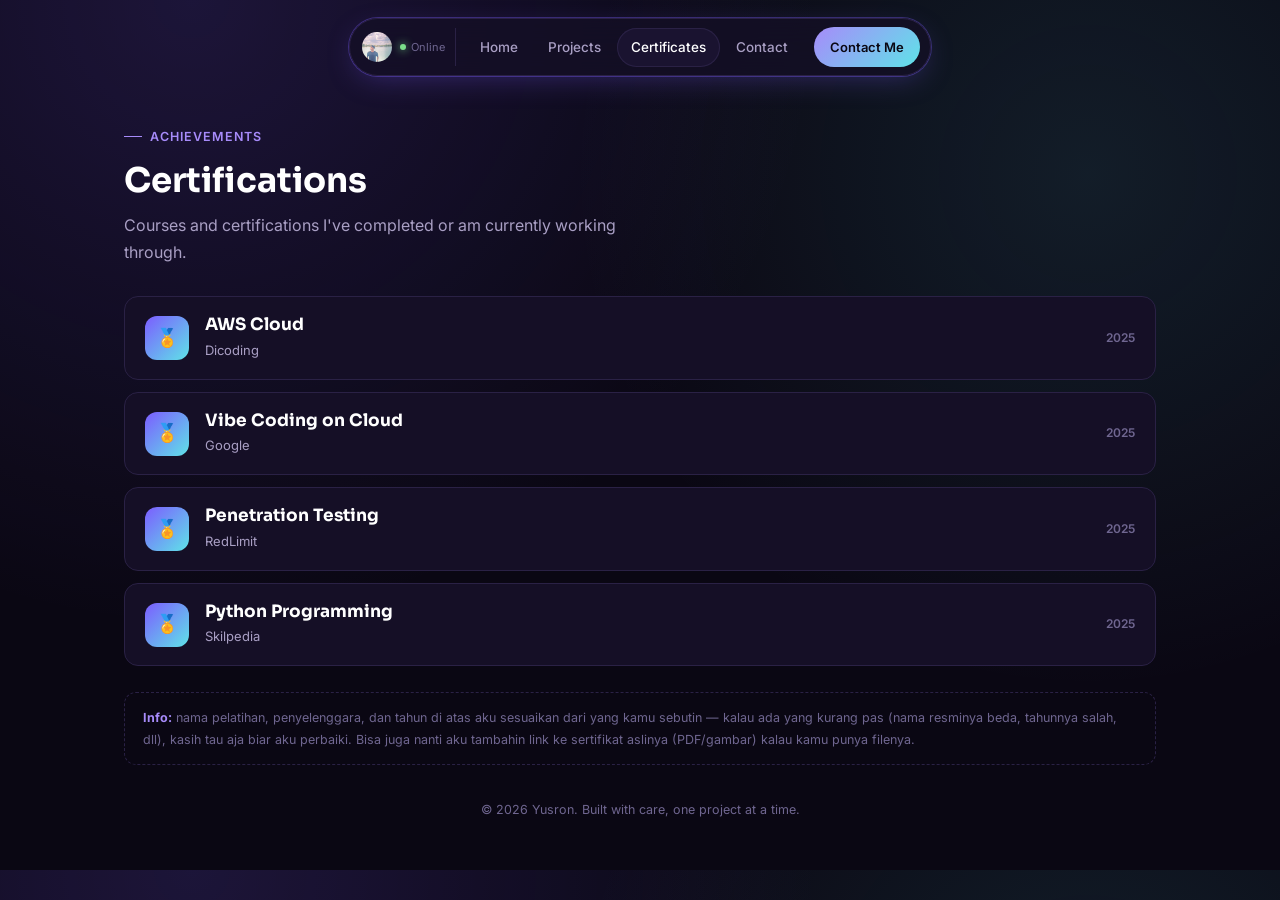
==== certifications.html @ 58ba4560 "first commit" ====
<!DOCTYPE html>
<html lang="en">
<head>
  <meta charset="UTF-8" />
  <meta name="viewport" content="width=device-width, initial-scale=1" />
  <title>Yusron | Certifications</title>
  <meta name="description" content="Certifications and courses completed by Yusron." />
  <link rel="icon" href="data:image/svg+xml,<svg xmlns=%22http://www.w3.org/2000/svg%22 viewBox=%220 0 100 100%22><text y=%22.9em%22 font-size=%2290%22>✨</text></svg>" />
  <link rel="stylesheet" href="styles.css" />
</head>
<body>

  <div class="navwrap">
    <nav class="nav">
      <div class="nav__brand">
        <img src="assets/profile.jpg" alt="Yusron" />
        <span class="status"><span class="dot"></span>Online</span>
      </div>
      <div class="nav__links">
        <a href="index.html">Home</a>
        <a href="projects.html">Projects</a>
        <a href="certifications.html" class="active">Certificates</a>
        <a href="contact.html">Contact</a>
      </div>
      <a href="contact.html" class="nav__cta">Contact Me</a>
    </nav>
  </div>

  <section class="container" style="padding-top:60px;">
    <p class="eyebrow">Achievements</p>
    <h2 style="font-size:34px;">Certifications</h2>
    <p style="max-width:520px;margin-top:10px;">Courses and certifications I've completed or am currently working through.</p>

    <div class="cert-grid">
      <div class="cert-card">
        <div class="medal">🏅</div>
        <div>
          <h3>AWS Cloud</h3>
          <div class="issuer">Dicoding</div>
        </div>
        <div class="date">2025</div>
      </div>
      <div class="cert-card">
        <div class="medal">🏅</div>
        <div>
          <h3>Vibe Coding on Cloud</h3>
          <div class="issuer">Google</div>
        </div>
        <div class="date">2025</div>
      </div>
      <div class="cert-card">
        <div class="medal">🏅</div>
        <div>
          <h3>Penetration Testing</h3>
          <div class="issuer">RedLimit</div>
        </div>
        <div class="date">2025</div>
      </div>
      <div class="cert-card">
        <div class="medal">🏅</div>
        <div>
          <h3>Python Programming</h3>
          <div class="issuer">Skilpedia</div>
        </div>
        <div class="date">2025</div>
      </div>
    </div>

    <div class="note"><b>Info:</b> nama pelatihan, penyelenggara, dan tahun di atas aku sesuaikan dari yang kamu sebutin — kalau ada yang kurang pas (nama resminya beda, tahunnya salah, dll), kasih tau aja biar aku perbaiki. Bisa juga nanti aku tambahin link ke sertifikat aslinya (PDF/gambar) kalau kamu punya filenya.</div>
  </section>

  <footer>© 2026 Yusron. Built with care, one project at a time.</footer>

</body>
</html>
---- styles.css ----
/* ============================================================
   Yusron — Portfolio (dark / violet-glow theme)
   ============================================================ */

@import url('https://fonts.googleapis.com/css2?family=Sora:wght@400;600;700;800&family=Inter:wght@400;500;600;700&display=swap');

:root {
  --bg:        #0a0713;
  --bg-alt:    #0f0b1c;
  --panel:     #150f26;
  --panel-2:   #1a1330;
  --border:    #2a2145;
  --text:      #f2eefc;
  --text-dim:  #a99fc4;
  --text-faint:#6f6690;

  --violet:    #a78bfa;
  --violet-2:  #7c5cff;
  --cyan:      #5fe3e8;
  --pink:      #e28fd0;

  --glow: 0 0 0 1px rgba(124,92,255,.35), 0 8px 30px -8px rgba(124,92,255,.35);
  --glow-lg: 0 0 0 1px rgba(124,92,255,.4), 0 20px 60px -15px rgba(124,92,255,.5);

  --font-display: 'Sora', sans-serif;
  --font-body: 'Inter', system-ui, sans-serif;
}

* { box-sizing: border-box; }
html { scroll-behavior: smooth; }

body {
  margin: 0;
  background:
    radial-gradient(circle at 15% 0%, rgba(124,92,255,.16), transparent 45%),
    radial-gradient(circle at 85% 20%, rgba(95,227,232,.10), transparent 40%),
    var(--bg);
  color: var(--text);
  font-family: var(--font-body);
  line-height: 1.7;
  -webkit-font-smoothing: antialiased;
}

a { color: inherit; text-decoration: none; }
::selection { background: rgba(167,139,250,.3); }
:focus-visible { outline: 2px solid var(--violet); outline-offset: 2px; }

h1, h2, h3 { font-family: var(--font-display); color: #fff; margin: 0; line-height: 1.2; }
h1 { font-size: clamp(34px, 5vw, 52px); font-weight: 800; }
h2 { font-size: clamp(24px, 3vw, 30px); font-weight: 700; }
h3 { font-size: 17px; font-weight: 700; }
p { color: var(--text-dim); margin: 0 0 14px; }

.container { max-width: 1080px; margin: 0 auto; padding: 0 24px; }
section { padding: 90px 0; }
@media (max-width: 640px) { section { padding: 60px 0; } }

.eyebrow {
  display: inline-flex;
  align-items: center;
  gap: 8px;
  font-size: 12.5px;
  font-weight: 600;
  letter-spacing: .08em;
  text-transform: uppercase;
  color: var(--violet);
  margin-bottom: 14px;
}
.eyebrow::before { content: ""; width: 18px; height: 1px; background: var(--violet); }

/* ---------- Floating navbar ---------- */

.navwrap { position: sticky; top: 18px; z-index: 50; display: flex; justify-content: center; padding: 0 16px; }
.nav {
  display: flex;
  align-items: center;
  gap: 6px;
  padding: 8px 10px 8px 8px;
  background: rgba(21,15,38,.75);
  backdrop-filter: blur(14px);
  border: 1px solid var(--border);
  border-radius: 999px;
  box-shadow: var(--glow);
  max-width: 100%;
  overflow-x: auto;
}
.nav__brand {
  display: flex;
  align-items: center;
  gap: 8px;
  padding: 4px 10px 4px 4px;
  border-right: 1px solid var(--border);
  margin-right: 4px;
  white-space: nowrap;
}
.nav__brand img { width: 30px; height: 30px; border-radius: 50%; object-fit: cover; }
.nav__brand .status { display: flex; align-items: center; gap: 5px; font-size: 11px; color: var(--text-faint); }
.nav__brand .dot { width: 6px; height: 6px; border-radius: 50%; background: #7be08a; box-shadow: 0 0 8px #7be08a; }

.nav__links { display: flex; gap: 2px; }
.nav__links a {
  font-size: 13.5px;
  font-weight: 500;
  color: var(--text-dim);
  padding: 8px 14px;
  border-radius: 999px;
  white-space: nowrap;
  transition: background .15s ease, color .15s ease;
}
.nav__links a:hover { color: var(--text); background: rgba(255,255,255,.04); }
.nav__links a.active { color: #fff; background: var(--panel-2); box-shadow: inset 0 0 0 1px var(--border); }

.nav__cta {
  margin-left: 6px;
  font-size: 13px;
  font-weight: 600;
  color: #0a0713;
  background: linear-gradient(135deg, var(--violet), var(--cyan));
  padding: 9px 16px;
  border-radius: 999px;
  white-space: nowrap;
}

/* ---------- Buttons ---------- */

.btn {
  display: inline-flex;
  align-items: center;
  gap: 8px;
  font-size: 14px;
  font-weight: 600;
  padding: 12px 22px;
  border-radius: 12px;
  border: 1px solid var(--border);
  color: var(--text);
  transition: border-color .15s ease, transform .1s ease, background .15s ease;
}
.btn:hover { border-color: var(--violet); background: var(--panel-2); }
.btn:active { transform: translateY(1px); }
.btn--primary {
  border: none;
  background: linear-gradient(135deg, var(--violet-2), var(--violet));
  color: #fff;
  box-shadow: 0 10px 30px -10px rgba(124,92,255,.6);
}
.btn--primary:hover { filter: brightness(1.08); }
.btn-row { display: flex; gap: 12px; flex-wrap: wrap; margin-top: 22px; }

/* ---------- Hero ---------- */

.hero { padding-top: 70px; text-align: center; }
.hero .eyebrow { justify-content: center; }
.hero .eyebrow::before { display: none; }
.hero p.lead { max-width: 560px; margin: 18px auto 0; font-size: 17px; color: var(--text-dim); }
.hero .btn-row { justify-content: center; }

/* ---------- Glow card (base) ---------- */

.card {
  background: var(--panel);
  border: 1px solid var(--border);
  border-radius: 18px;
  box-shadow: var(--glow);
}

/* ---------- About ---------- */

.about {
  display: grid;
  grid-template-columns: 1.2fr .8fr;
  gap: 40px;
  align-items: center;
}
@media (max-width: 780px) { .about { grid-template-columns: 1fr; } }

.about-card { padding: 40px; }
.stats { display: flex; gap: 40px; margin-top: 26px; }
.stat b { display: block; font-family: var(--font-display); font-size: 30px; color: #fff; }
.stat span { font-size: 13px; color: var(--text-faint); }
.about-tagline { margin-top: 22px; font-size: 13.5px; color: var(--text-faint); font-style: italic; }

.about-photo {
  position: relative;
  display: flex;
  justify-content: center;
}
.about-photo::before {
  content: "";
  position: absolute;
  inset: -18px;
  background: conic-gradient(from 180deg, var(--violet), var(--cyan), var(--pink), var(--violet));
  border-radius: 28px;
  filter: blur(28px);
  opacity: .45;
  z-index: 0;
}
.about-photo .frame {
  width: 100%;
  max-width: 280px;
  border-radius: 20px;
  overflow: hidden;
  border: 1px solid rgba(255,255,255,.12);
  box-shadow: var(--glow-lg);
  position: relative;
  z-index: 1;
}
.about-photo img {
  width: 100%;
  display: block;
  filter: saturate(1.15) contrast(1.08) brightness(.97);
}
.about-photo .frame::after {
  content: "";
  position: absolute;
  inset: 0;
  background: linear-gradient(180deg, rgba(124,92,255,.12) 0%, transparent 30%, transparent 55%, rgba(10,7,19,.85) 100%);
  pointer-events: none;
}
.about-photo .badge {
  position: absolute;
  left: 14px;
  bottom: 14px;
  right: 14px;
  background: rgba(10,7,19,.55);
  backdrop-filter: blur(8px);
  border: 1px solid rgba(255,255,255,.14);
  border-radius: 12px;
  padding: 10px 12px;
  z-index: 2;
}
.about-photo .badge b {
  display: block;
  font-size: 13.5px;
  color: #fff;
  background: linear-gradient(90deg, #fff, var(--cyan));
  -webkit-background-clip: text;
  background-clip: text;
  -webkit-text-fill-color: transparent;
}
.about-photo .badge span { font-size: 11px; color: var(--text-faint); }

/* ---------- Tools & Technologies ---------- */

.tools-grid {
  display: grid;
  grid-template-columns: repeat(4, 1fr);
  gap: 14px;
  margin-top: 30px;
}
@media (max-width: 780px) { .tools-grid { grid-template-columns: repeat(2, 1fr); } }

.tool-card {
  display: flex;
  align-items: center;
  gap: 12px;
  padding: 16px;
  background: var(--panel);
  border: 1px solid var(--border);
  border-radius: 14px;
  transition: border-color .15s ease, transform .12s ease;
}
.tool-card:hover { border-color: var(--violet); transform: translateY(-2px); }
.tool-card .icon {
  width: 36px; height: 36px;
  border-radius: 9px;
  display: flex; align-items: center; justify-content: center;
  font-family: var(--font-display);
  font-weight: 800;
  font-size: 13px;
  color: #0a0713;
  flex-shrink: 0;
}
.tool-card .name { font-size: 13.5px; font-weight: 600; color: #fff; }
.tool-card .sub { font-size: 11px; color: var(--text-faint); }

/* ---------- Project cards ---------- */

.project-grid {
  display: grid;
  grid-template-columns: repeat(3, 1fr);
  gap: 18px;
  margin-top: 30px;
}
@media (max-width: 900px) { .project-grid { grid-template-columns: 1fr 1fr; } }
@media (max-width: 640px) { .project-grid { grid-template-columns: 1fr; } }

.project-card {
  background: var(--panel);
  border: 1px solid var(--border);
  border-radius: 18px;
  overflow: hidden;
  transition: border-color .15s ease, transform .15s ease;
  display: flex;
  flex-direction: column;
}
.project-card:hover { border-color: var(--violet); transform: translateY(-3px); box-shadow: var(--glow); }
.project-card__cover {
  height: 130px;
  display: flex; align-items: center; justify-content: center;
  font-family: var(--font-display);
  font-size: 13px;
  font-weight: 700;
  color: rgba(255,255,255,.85);
  letter-spacing: .02em;
}
.project-card__body { padding: 18px 20px 22px; flex: 1; display: flex; flex-direction: column; }
.project-card__body p { font-size: 13.5px; flex: 1; }
.tags { display: flex; flex-wrap: wrap; gap: 6px; margin: 10px 0 14px; }
.tag { font-size: 11px; padding: 4px 9px; border-radius: 999px; border: 1px solid var(--border); color: var(--text-dim); }
.project-card__links { display: flex; gap: 14px; font-size: 12.5px; font-weight: 600; }
.project-card__links a { color: var(--violet); }
.project-card__links a:hover { color: var(--cyan); }

/* ---------- Certifications ---------- */

.cert-grid { display: flex; flex-direction: column; gap: 12px; margin-top: 30px; }
.cert-card {
  display: grid;
  grid-template-columns: 44px 1fr auto;
  align-items: center;
  gap: 16px;
  padding: 18px 20px;
  background: var(--panel);
  border: 1px solid var(--border);
  border-radius: 14px;
}
.cert-card .medal {
  width: 44px; height: 44px; border-radius: 12px;
  background: linear-gradient(135deg, var(--violet-2), var(--cyan));
  display: flex; align-items: center; justify-content: center;
  font-size: 18px;
}
.cert-card .medal.pending { background: var(--panel-2); border: 1px dashed var(--border); }
.cert-card h3 { margin-bottom: 3px; }
.cert-card .issuer { font-size: 13px; color: var(--text-dim); }
.cert-card .date { font-size: 12px; color: var(--text-faint); font-weight: 600; white-space: nowrap; }

.note {
  margin-top: 26px;
  padding: 14px 18px;
  border: 1px dashed var(--border);
  border-radius: 12px;
  font-size: 12.5px;
  color: var(--text-faint);
}
.note b { color: var(--violet); }

/* ---------- Contact & Chat ---------- */

.contact-grid {
  display: grid;
  grid-template-columns: 1fr 1fr;
  gap: 20px;
  margin-top: 30px;
}
@media (max-width: 780px) { .contact-grid { grid-template-columns: 1fr; } }

.chat-card { padding: 0; overflow: hidden; }
.chat-card__head {
  display: flex; align-items: center; gap: 8px;
  padding: 14px 18px;
  border-bottom: 1px solid var(--border);
  font-size: 13px; font-weight: 700; color: #fff;
}
.chat-card__head .dot { width: 7px; height: 7px; border-radius: 50%; background: #7be08a; box-shadow: 0 0 8px #7be08a; }
.chat-card__body { padding: 18px; display: flex; flex-direction: column; gap: 10px; min-height: 220px; }
.msg { max-width: 80%; padding: 10px 13px; border-radius: 14px; font-size: 13px; }
.msg--them { align-self: flex-start; background: var(--panel-2); border: 1px solid var(--border); border-bottom-left-radius: 4px; }
.msg--me { align-self: flex-end; background: linear-gradient(135deg, var(--violet-2), var(--violet)); color: #fff; border-bottom-right-radius: 4px; }
.chat-card__tag {
  margin: 0 18px 16px;
  font-size: 11px;
  color: var(--text-faint);
  border-top: 1px dashed var(--border);
  padding-top: 12px;
}

.form-card { padding: 24px; }
.field { margin-bottom: 14px; }
.field label { display: block; font-size: 12.5px; font-weight: 600; color: var(--text-dim); margin-bottom: 6px; }
.field input, .field textarea {
  width: 100%;
  padding: 11px 13px;
  background: var(--bg-alt);
  border: 1px solid var(--border);
  border-radius: 10px;
  color: var(--text);
  font-family: var(--font-body);
  font-size: 13.5px;
}
.field input:focus, .field textarea:focus { border-color: var(--violet); outline: none; }
.field textarea { resize: vertical; min-height: 90px; }

.contact-links { display: flex; gap: 10px; flex-wrap: wrap; margin-top: 26px; }
.contact-links a {
  display: flex; align-items: center; gap: 8px;
  font-size: 13px; font-weight: 600;
  padding: 10px 16px;
  border: 1px solid var(--border);
  border-radius: 999px;
  color: var(--text-dim);
}
.contact-links a:hover { color: #fff; border-color: var(--violet); }

/* ---------- Preloader ---------- */

.preloader {
  position: fixed;
  inset: 0;
  z-index: 9999;
  display: flex;
  flex-direction: column;
  align-items: center;
  justify-content: center;
  gap: 22px;
  background:
    radial-gradient(circle at 50% 40%, rgba(124,92,255,.22), transparent 55%),
    var(--bg);
  transition: opacity .6s ease, visibility .6s ease;
}
.preloader.hide {
  opacity: 0;
  visibility: hidden;
  pointer-events: none;
}
.preloader__mark {
  font-family: var(--font-display);
  font-weight: 800;
  font-size: 15px;
  letter-spacing: .35em;
  color: var(--text-faint);
  text-transform: uppercase;
}
.preloader__count {
  font-family: var(--font-display);
  font-weight: 800;
  font-size: clamp(56px, 12vw, 96px);
  color: #fff;
  background: linear-gradient(90deg, var(--violet), var(--cyan));
  -webkit-background-clip: text;
  background-clip: text;
  -webkit-text-fill-color: transparent;
  line-height: 1;
}
.preloader__bar {
  width: 220px;
  height: 3px;
  border-radius: 3px;
  background: var(--border);
  overflow: hidden;
}
.preloader__bar span {
  display: block;
  height: 100%;
  width: 0%;
  background: linear-gradient(90deg, var(--violet), var(--cyan));
  box-shadow: 0 0 12px var(--violet);
  transition: width .12s linear;
}

body.is-loading { overflow: hidden; }

footer {
  text-align: center;
  padding: 34px 0 50px;
  font-size: 12.5px;
  color: var(--text-faint);
}
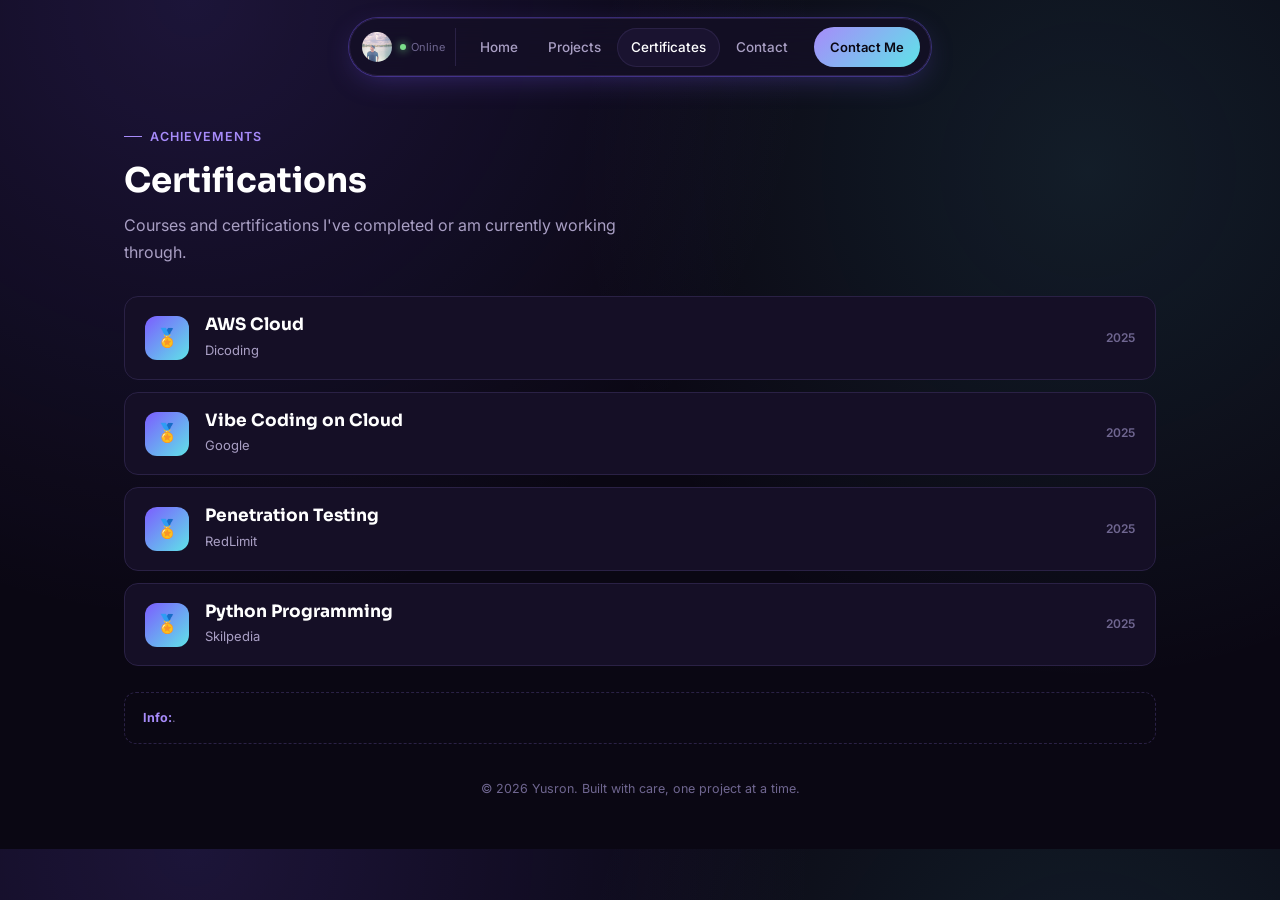
==== commit 2f94ab6a: "initial setup" ====
--- a/certifications.html
+++ b/certifications.html
@@ -66,7 +66,7 @@
       </div>
     </div>
 
-    <div class="note"><b>Info:</b> nama pelatihan, penyelenggara, dan tahun di atas aku sesuaikan dari yang kamu sebutin — kalau ada yang kurang pas (nama resminya beda, tahunnya salah, dll), kasih tau aja biar aku perbaiki. Bisa juga nanti aku tambahin link ke sertifikat aslinya (PDF/gambar) kalau kamu punya filenya.</div>
+    <div class="note"><b>Info:</b>.</div>
   </section>
 
   <footer>© 2026 Yusron. Built with care, one project at a time.</footer>
